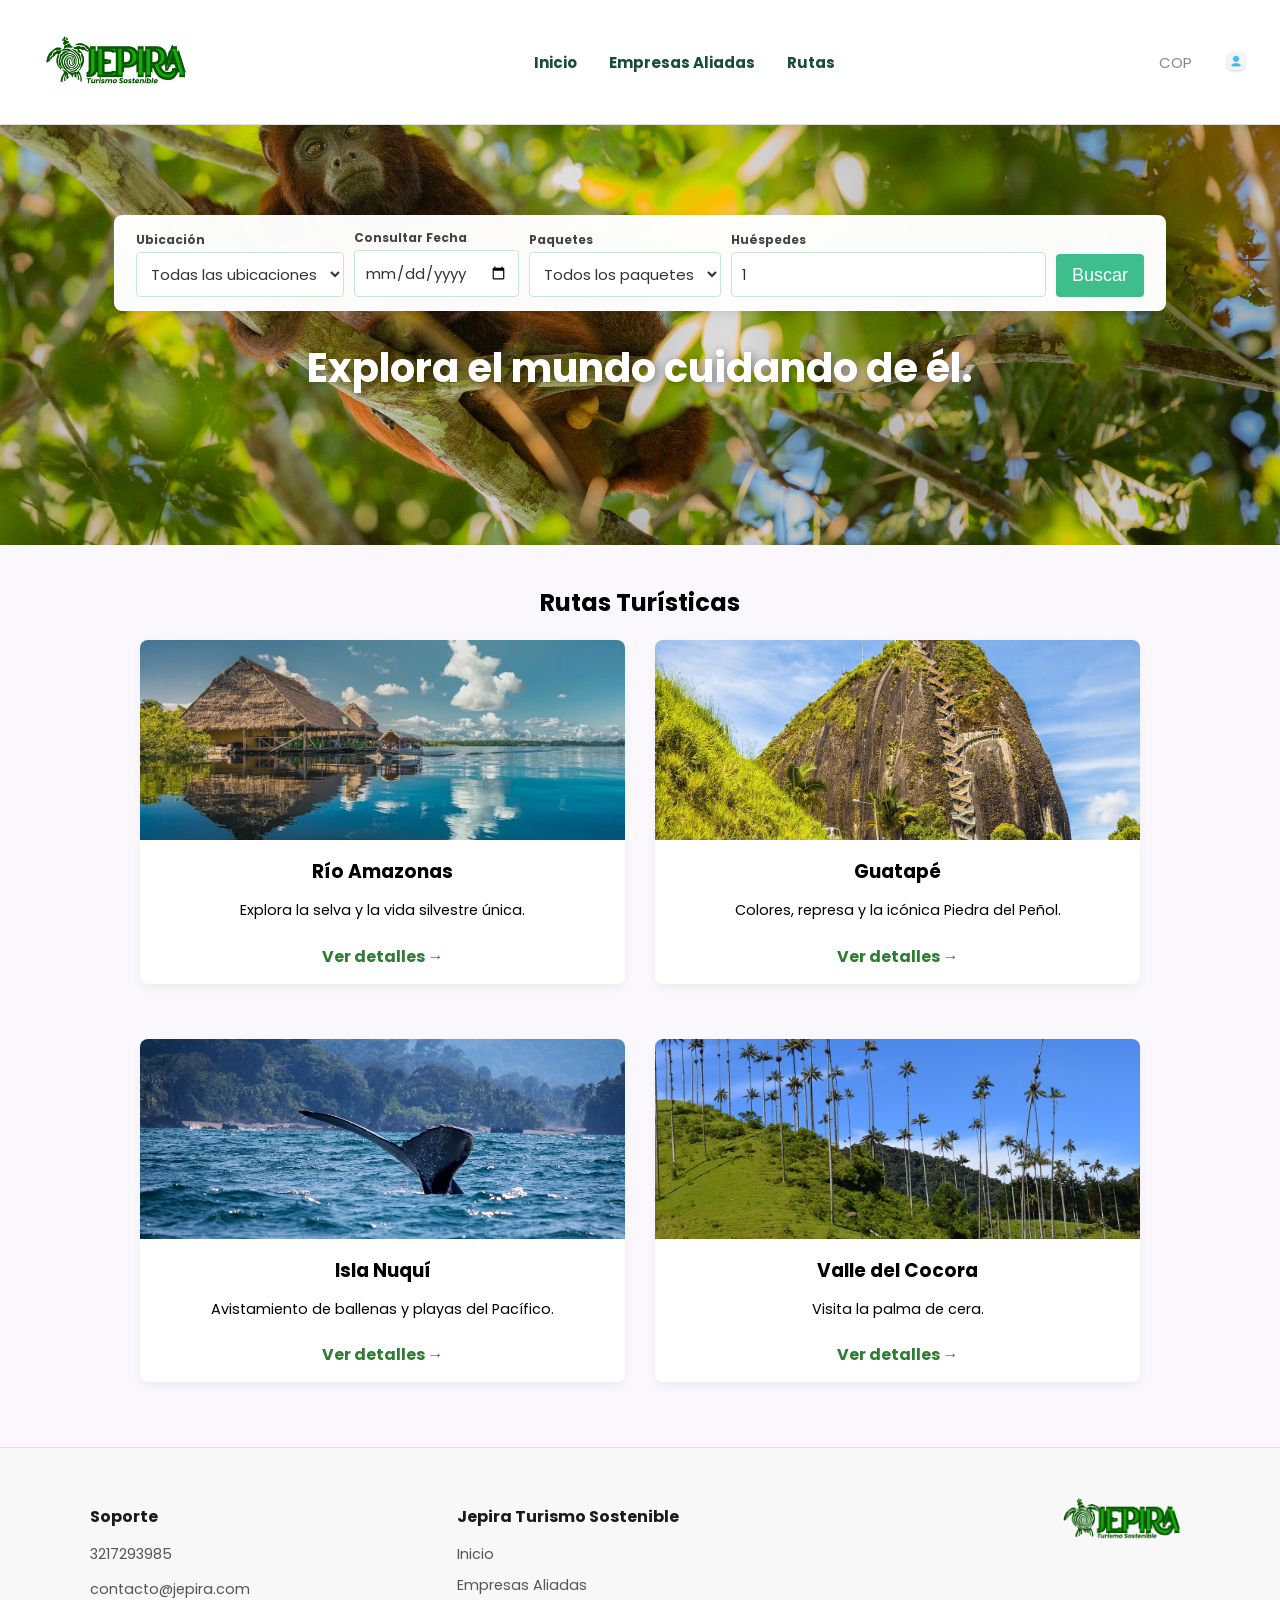
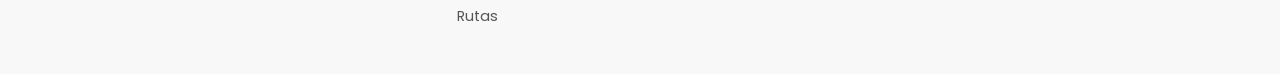
==== index.html @ c56eb799 "style: ajuste de estilos en footer y maquetacion de index" ====
<!DOCTYPE html>
<html lang="es">
<head>
    <meta charset="UTF-8">
    <meta name="viewport" content="width=device-width, initial-scale=1.0">
    <title>Jepira | Turismo Sostenible</title>
    <link href="https://fonts.googleapis.com/css2?family=Poppins:wght@400;700&display=swap" rel="stylesheet">
    <link rel="stylesheet" href="style.css"> 
    <link rel="icon" href="logo_jepira.png" type="image/png">
</head>
<body>

    <!-- Header / Navegación Superior -->
    <header class="header-top">
        <div class="logo-section">
            <a href="index.html">
                <img src="logo_jepira.png" alt="Logo Jepira" class="logo-img"> 
            </a>
        </div>

        <nav class="main-nav">
            <ul>
                <li><a href="index.html" class="active">Inicio</a></li>
                <li><a href="empresas.html">Empresas Aliadas</a></li>
                <!-- Cambio realizado: solo Rutas -->
                <li><a href="rutas.html">Rutas</a></li>
            </ul>
        </nav>

        <div class="header-icons">
            <span class="currency">COP</span>
            <!-- Enlace directo al módulo de autenticación / perfil -->
            <a href="login.html" class="icon user" title="Mi Cuenta / Iniciar Sesión"></a>
        </div>
    </header>

    <!-- Hero / Buscador Principal -->
    <section class="hero-section">
        <img src="mono aullador.jpg" alt="Mono en el árbol" class="hero-img">

        <form class="search-form" id="search-form" action="rutas.html">
            <div class="search-field">
                <label for="location">Ubicación</label>
                <select id="location" name="location">
                    <option value="">Todas las ubicaciones</option>
                    <option value="amazonas">Río Amazonas</option>
                    <option value="guatape">Guatapé</option>
                    <option value="nuqui">Isla Nuquí</option>
                    <option value="cocora">Valle del Cocora</option>
                </select>
            </div>

            <div class="search-field">
                <label for="date">Consultar Fecha</label>
                <input type="date" id="date" name="date">
            </div>
            
            <div class="search-field">
                <label for="packages">Paquetes</label>
                <select id="packages" name="packages">
                    <option value="">Todos los paquetes</option>
                    <option value="ecoturismo">Ecoturismo</option>
                    <option value="aventura">Aventura</option>
                    <option value="relax">Relax y Naturaleza</option>
                </select>
            </div>

            <div class="search-field">
                <label for="guests">Huéspedes</label>
                <input type="number" id="guests" name="guests" placeholder="Personas" min="1" value="1">
            </div>

            <button type="submit" class="search-btn">Buscar</button>
        </form>

        <h1 class="hero-text">Explora el mundo cuidando de él.</h1>
    </section>

    <!-- Catálogo Destacado de Rutas -->
    <section class="tour-routes">
        <h2>Rutas Turísticas</h2>
        
        <div class="route-cards">
            <!-- 1. Río Amazonas -->
            <div class="route-card" data-route-id="amazonas">
                <a href="detalle_ruta.html?id=amazonas">
                    <img src="Amazonas.png" alt="Río Amazonas"> 
                </a>
                <h3>Río Amazonas</h3>
                <p>Explora la selva y la vida silvestre única.</p>
                <a href="detalle_ruta.html?id=amazonas" class="btn-detalles" style="display:inline-block; margin-top:8px; color:#2e7d32; font-weight:bold; text-decoration:none;">Ver detalles →</a>
            </div>

            <!-- 2. Guatapé -->
            <div class="route-card" data-route-id="guatape">
                <a href="detalle_ruta.html?id=guatape">
                    <img src="Guatape.jpg" alt="Guatapé">
                </a>
                <h3>Guatapé</h3>
                <p>Colores, represa y la icónica Piedra del Peñol.</p>
                <a href="detalle_ruta.html?id=guatape" class="btn-detalles" style="display:inline-block; margin-top:8px; color:#2e7d32; font-weight:bold; text-decoration:none;">Ver detalles →</a>
            </div>
            
            <!-- 3. Isla Nuquí -->
            <div class="route-card" data-route-id="nuqui">
                <a href="detalle_ruta.html?id=nuqui">
                    <img src="Isla Nuqui.jpg" alt="Isla Nuquí">
                </a>
                <h3>Isla Nuquí</h3>
                <p>Avistamiento de ballenas y playas del Pacífico.</p>
                <a href="detalle_ruta.html?id=nuqui" class="btn-detalles" style="display:inline-block; margin-top:8px; color:#2e7d32; font-weight:bold; text-decoration:none;">Ver detalles →</a>
            </div>

            <!-- 4. Valle del Cocora -->
            <div class="route-card" data-route-id="cocora">
                <a href="detalle_ruta.html?id=cocora">
                    <img src="quindio-3977049_1280.jpg" alt="Valle del Cocora">
                </a>
                <h3>Valle del Cocora</h3>
                <p>Visita la palma de cera.</p>
                <a href="detalle_ruta.html?id=cocora" class="btn-detalles" style="display:inline-block; margin-top:8px; color:#2e7d32; font-weight:bold; text-decoration:none;">Ver detalles →</a>
            </div>
        </div>
    </section>

    <!-- Footer Institucional -->
    <footer class="main-footer">
    <div class="footer-content">
        <div class="footer-col support">
            <h3>Soporte</h3>
            <p>3217293985</p>
            <p>contacto@jepira.com</p>
        </div>

        <div class="footer-col navigation">
            <h3>Jepira Turismo Sostenible</h3>
            <ul>
                <li><a href="index.html">Inicio</a></li>
                <li><a href="aliados.html">Empresas Aliadas</a></li>
                <li><a href="rutas.html">Rutas</a></li>
            </ul>
        </div>

        <div class="footer-col logo-container">
            <img src="logo_jepira.png" alt="Logo Jepira" class="footer-logo">
        </div>
    </div>
</footer>

    <!-- Script de inicialización de módulos JS -->
    <script type="module" src="js/main.js"></script>
</body>
</html>
---- style.css ----
/* ==========================================
   1. ESTILOS GENERALES Y BASE
   ========================================== */
body {
    margin: 0;
    font-family: 'Poppins', sans-serif;
    background: #faf7fd;
}

/* ==========================================
   2. HEADER Y NAVEGACIÓN
   ========================================== */
.header-top {
    display: flex;
    justify-content: space-between;
    align-items: center;
    background: #fff;
    padding: 10px 30px;
    border-bottom: 1px solid #e0e0e0;
}

.logo-section {
    display: flex;
    align-items: center;
}

.logo-img {
    height: 70px;
    margin-right: 12px;
}

.brand-text {
    display: flex;
    flex-direction: column;
    margin: 0;
}

.main-title {
    font-weight: bold;
    color: #000000;
    font-size: 16px;
}

.subtitle {
    color: #3ebd8d;
    font-size: 13px;
    font-weight: bold;
    letter-spacing: 2px;
}

.header-icons {
    display: flex;
    align-items: center;
    gap: 16px;
}

.currency {
    color: #888;
    font-size: 15px;
    margin-right: 10px;
    line-height: 1;
}

.icon {
    width: 28px;
    height: 28px;
    display: inline-block;
    background-size: contain;
    background-repeat: no-repeat;
    background-position: center;
    vertical-align: middle;
    margin-left: 4px;
}

.icon.user {
    background-image: url(Icono\ cuenta.png);
}

.icon.bell {
    background-image: url(titi.jpg);
}

.header-top ul,
.main-nav ul { 
    display: flex;
    list-style: none;
    margin: 0;
    align-items: center; 
    padding: 0; 
}

.header-top li,
.main-nav li { 
    margin-right: 32px;
}

.header-top li:last-child,
.main-nav li:last-child {
    margin-right: 0;
}

.header-top a,
.main-nav a { 
    text-decoration: none;
    color: #1a4c3b;
    font-weight: bold;
    font-size: 15px;
    padding: 14px 0;
    display: inline-block;
}

/* ==========================================
   3. SECCIÓN HERO Y BUSCADOR
   ========================================== */
.hero-section {
    position: relative;
    width: 100%;
    height: 420px;
    overflow: hidden;
    background: #dcdcdc;
    display: flex;
    align-items: center;
    justify-content: center;
}

.hero-img {
    width: 100%;
    height: 100%;
    object-fit: cover;
    display: block;
    position: absolute;
    top: 0;
    left: 0;
    z-index: 1;
}

.hero-text {
    position: absolute;
    top: 50%;
    left: 50%;
    transform: translate(-50%, -50%);
    color: #fff;
    font-size: 2.5em;
    text-align: center;
    text-shadow: 2px 2px 10px rgba(0, 0, 0, 0.4);
    z-index: 2;
    width: 90%;
    max-width: 900px;
}

.search-form { 
    position: absolute;
    top: 90px;
    left: 50%;
    transform: translateX(-50%); 
    display: flex;
    gap: 10px;
    background: rgba(255, 255, 255, 0.98);
    padding: 14px 22px;
    border-radius: 8px;
    box-shadow: 0 2px 8px rgba(0,0,0,0.07);
    align-items: flex-end; 
    z-index: 10;
}

.search-field label {
    display: block;
    font-size: 12px;
    color: #444;
    margin-bottom: 3px;
    font-weight: bold;
}

.search-field input,
.search-field select {
    padding: 10px 10px;
    border: 1px solid #c8e6d4;
    border-radius: 4px;
    font-size: 15px;
    outline: none;
    background: #fff;
    color: #333;
    font-family: 'Poppins', sans-serif;
    box-sizing: border-box;
}

.search-btn {
    background: #3ebd8d;
    color: #fff;
    border: none;
    padding: 11px 16px; 
    margin-left: 0; 
    border-radius: 4px;
    font-size: 18px; 
    cursor: pointer;
    transition: background .2s;
}

.search-btn:hover {
    background: #299e6b;
}

/* ==========================================
   4. PÁGINA DE RUTAS (LAYOUT, FILTROS Y TARJETAS HORIZONTALES)
   ========================================== */
.tour-routes {
    text-align: center;
    margin: 40px 0;
}

.route-cards {
    display: grid;
    grid-template-columns: 1fr 1fr;
    gap: 30px;
    justify-content: center;
    margin: 0 auto;
    max-width: 1000px;
}

.route-card {
    text-align: center;
    background: #fff; 
    border-radius: 8px; 
    box-shadow: 0 4px 10px rgba(0,0,0,0.05); 
    padding-bottom: 15px;
    overflow: hidden; 
    margin-bottom: 25px;
}

.route-card img {
    width: 100%;
    height: 200px;
    object-fit: cover;
}

.route-card h3 {
    margin: 10px 0;
}

.route-card p {
    font-size: 0.9em;
}

.routes-layout {
    display: flex;
    gap: 30px;
    max-width: 1250px;
    margin: 30px auto;
    padding: 0 20px;
}

/* Sidebar de Filtros */
.filters-sidebar {
    width: 260px;
    flex-shrink: 0;
}

.filter-group {
    background: #f8f9fa;
    border-radius: 8px;
    padding: 15px 18px;
    margin-bottom: 15px;
}

.filter-group h3 {
    font-size: 0.95rem;
    font-weight: 600;
    margin-bottom: 12px;
    display: flex;
    justify-content: space-between;
    color: #333;
}

.filter-group label {
    display: flex;
    align-items: center;
    gap: 10px;
    font-size: 0.85rem;
    color: #555;
    margin-bottom: 8px;
    cursor: pointer;
}

.filter-group label input[type="checkbox"] {
    accent-color: #3ebd8d;
    width: 15px;
    height: 15px;
}

/* Sección derecha de contenido */
.routes-content {
    flex-grow: 1;
}

.search-bar-container {
    margin-bottom: 20px;
}

.routes-search-input {
    width: 100%;
    padding: 10px 15px;
    border: 1px solid #ccc;
    border-radius: 6px;
    font-size: 0.9rem;
    outline: none;
}

.results-title {
    font-size: 1.1rem;
    color: #444;
    margin-bottom: 20px;
}

.route-cards-list {
    display: flex;
    flex-direction: column;
    gap: 20px;
}

/* Tarjeta Horizontal */
.route-horizontal-card {
    display: flex;
    background: #fff;
    border: 1px solid #e2e8f0;
    border-radius: 12px;
    overflow: hidden;
    box-shadow: 0 4px 12px rgba(0, 0, 0, 0.03);
    transition: transform 0.2s ease, box-shadow 0.2s ease;
}

.route-horizontal-card:hover {
    transform: translateY(-2px);
    box-shadow: 0 6px 16px rgba(0, 0, 0, 0.06);
}

.card-image-container {
    width: 320px;
    height: 220px;
    flex-shrink: 0;
}

.card-image-container img {
    width: 100%;
    height: 100%;
    object-fit: cover;
}

.card-info-container {
    padding: 18px 22px;
    flex-grow: 1;
    display: flex;
    flex-direction: column;
    justify-content: space-between;
}

.card-header-info {
    display: flex;
    justify-content: space-between;
    align-items: center;
}

.route-category {
    font-size: 0.8rem;
    color: #777;
}

.fav-btn {
    background: none;
    border: none;
    font-size: 1.2rem;
    cursor: pointer;
    color: #666;
}

.route-title {
    font-size: 1.15rem;
    font-weight: 700;
    color: #1a1a1a;
    margin: 4px 0 8px 0;
}

.route-desc {
    font-size: 0.82rem;
    color: #555;
    line-height: 1.45;
    margin-bottom: 10px;
}

.route-features {
    font-size: 0.78rem;
    color: #777;
    margin-bottom: 12px;
}

.card-footer-info {
    display: flex;
    justify-content: space-between;
    align-items: flex-end;
    border-top: 1px solid #f0f0f0;
    padding-top: 10px;
}

.route-rating {
    font-size: 0.85rem;
    font-weight: 600;
    color: #333;
}

.route-rating small {
    color: #777;
    font-weight: 400;
}

.price-container {
    text-align: right;
}

.total-price {
    display: block;
    font-size: 0.75rem;
    color: #888;
}

.day-price {
    font-size: 0.95rem;
    color: #222;
}

.day-price strong {
    font-size: 1.1rem;
    color: #111;
}

/* ==========================================
   5. DETALLE DE RUTA Y RESERVA
   ========================================== */
.detail-container {
    max-width: 1140px;
    margin: 20px auto;
    padding: 0 20px;
}

.detail-header h1 {
    font-size: 26px;
    font-weight: 700;
}

/* Grid Galería estilo Airbnb */
.gallery-grid {
    display: grid;
    grid-template-columns: 2fr 1fr;
    gap: 12px;
    margin: 20px 0 30px 0;
    border-radius: 16px;
    overflow: hidden;
}

.gallery-main img {
    width: 100%;
    height: 400px;
    object-fit: cover;
}

.gallery-side {
    display: grid;
    grid-template-rows: repeat(3, 1fr);
    gap: 8px;
}

.gallery-side img {
    width: 100%;
    height: 128px;
    object-fit: cover;
}

.detail-body-layout {
    display: grid;
    grid-template-columns: 1.8fr 1.2fr;
    gap: 40px;
}

.offers-grid {
    display: grid;
    grid-template-columns: 1fr 1fr;
    gap: 16px;
    margin-top: 15px;
}

.offer-item {
    display: flex;
    align-items: center;
    gap: 10px;
    font-size: 15px;
}

/* Tarjeta Reserva Flotante */
.booking-card {
    border: 1px solid #e0e0e0;
    border-radius: 16px;
    padding: 24px;
    box-shadow: 0 6px 16px rgba(0,0,0,0.08);
    position: sticky;
    top: 20px;
    background: #fff;
}

.booking-header {
    display: flex;
    justify-content: space-between;
    align-items: center;
    margin-bottom: 20px;
}

.price-big {
    font-size: 22px;
    font-weight: 700;
}

.dates-selector, .guests-selector {
    border: 1px solid #ccc;
    border-radius: 8px;
    margin-bottom: 15px;
    overflow: hidden;
}

.dates-selector {
    display: flex;
}

.date-box {
    flex: 1;
    padding: 8px;
}

.date-box input, .guests-selector select {
    width: 100%;
    border: none;
    outline: none;
    background: transparent;
}

.btn-reserve {
    width: 100%;
    padding: 14px;
    background-color: #2b533f;
    color: white;
    border: none;
    border-radius: 8px;
    font-size: 16px;
    font-weight: 600;
    cursor: pointer;
    margin-top: 15px;
    transition: background-color 0.2s ease;
}

.btn-reserve:hover {
    background-color: #1e3c2d;
}

.no-charge-note {
    display: block;
    text-align: center;
    margin-top: 10px;
    color: #717171;
}

/* ==========================================
   6. SECCIÓN OTROS DESTINOS (TARJETAS VERTICALES CORREGIDAS)
   ========================================== */
.other-destinations-grid {
    display: grid;
    grid-template-columns: repeat(3, 1fr);
    gap: 25px;
    margin-top: 25px;
}

.other-card-vertical {
    background: #ffffff;
    border: 1px solid #e5e7eb;
    border-radius: 16px;
    overflow: hidden;
    display: flex;
    flex-direction: column;
    box-shadow: 0 4px 12px rgba(0, 0, 0, 0.05);
    transition: transform 0.2s ease, box-shadow 0.2s ease;
}

.other-card-vertical:hover {
    transform: translateY(-5px);
    box-shadow: 0 8px 20px rgba(0, 0, 0, 0.1);
}

.other-card-img {
    width: 100%;
    height: 200px;
    overflow: hidden;
}

.other-card-img img {
    width: 100%;
    height: 100%;
    object-fit: cover;
}

.other-card-body {
    padding: 20px;
    display: flex;
    flex-direction: column;
    flex-grow: 1;
}

.other-card-body h3 {
    font-size: 1.15rem;
    font-weight: 700;
    color: #1f2937;
    margin: 0 0 8px 0;
}

.other-desc {
    font-size: 0.88rem;
    color: #6b7280;
    line-height: 1.5;
    margin-bottom: 16px;
    flex-grow: 1;
}

.other-card-footer {
    display: flex;
    justify-content: space-between;
    align-items: center;
    margin-bottom: 16px;
    font-size: 0.95rem;
}

.other-rating {
    font-weight: 600;
    color: #111827;
}

.other-price {
    color: #374151;
}

.btn-details-other {
    display: block;
    text-align: center;
    background-color: #2b533f;
    color: #ffffff;
    padding: 10px 16px;
    border-radius: 8px;
    font-weight: 600;
    font-size: 0.9rem;
    text-decoration: none;
    transition: background-color 0.2s ease;
}

.btn-details-other:hover {
    background-color: #1e3c2d;
}

/* ==========================================
   7. FOOTER
   ========================================== */
.main-footer {
    background: #f8f8f8;
    padding: 40px 0;
    border-top: 1px solid #e0e0e0;
    width: 100%;
}

.footer-content {
    display: flex;
    justify-content: space-between; 
    align-items: flex-start;
    max-width: 1100px; /* Centra el contenido en pantallas anchas */
    margin: 0 auto; 
    padding: 0 30px;
}

.footer-col {
    flex: 1;
}

.footer-col h3 {
    font-size: 1rem;
    font-weight: 700;
    color: #1a1a1a;
    margin-bottom: 12px;
}

.footer-col.support p {
    color: #555;
    margin-bottom: 6px;
    font-size: 0.9rem;
}

.footer-col.navigation ul {
    list-style: none; 
    padding: 0;
    margin: 0;
}

.footer-col.navigation li {
    margin-bottom: 6px;
}

.footer-col.navigation a {
    text-decoration: none; 
    color: #555; 
    font-size: 0.9rem;
    transition: color 0.2s ease;
}

.footer-col.navigation a:hover {
    color: #3ebd8d;
}

/* Control de tamaño y posición del logo */
.footer-col.logo-container {
    display: flex;
    justify-content: flex-end;
}

.footer-logo {
    width: 140px; /* Tamaño controlado del logo */
    height: auto;
    object-fit: contain;
}

/* Adaptación para pantallas pequeñas */
@media (max-width: 768px) {
    .footer-content {
        flex-direction: column;
        gap: 25px;
        text-align: center;
    }

    .footer-col.logo-container {
        justify-content: center;
    }
}

/* ==========================================
   8. MEDIA QUERIES (ADAPTABILIDAD RESPONSIVA)
   ========================================== */
@media (max-width: 900px) {
    .hero-section {
        height: 300px;
    }
    .hero-text {
        font-size: 1.5em;
    }
    .search-form {
        flex-direction: column;
        align-items: stretch;
        gap: 8px;
        top: 18px;
        padding: 10px 10px;
    }
    .search-field {
        margin-right: 0;
    }
    .other-destinations-grid {
        grid-template-columns: repeat(auto-fit, minmax(250px, 1fr));
    }
}

@media (max-width: 768px) {
    .footer-content {
        flex-direction: column;
        align-items: center; 
        text-align: center;
        gap: 30px;
    }
    .footer-col.logo-container {
        width: 100%; 
    }
    .footer-col.logo-container img {
        margin: 0 auto;
    }
    .detail-body-layout {
        grid-template-columns: 1fr;
    }
}
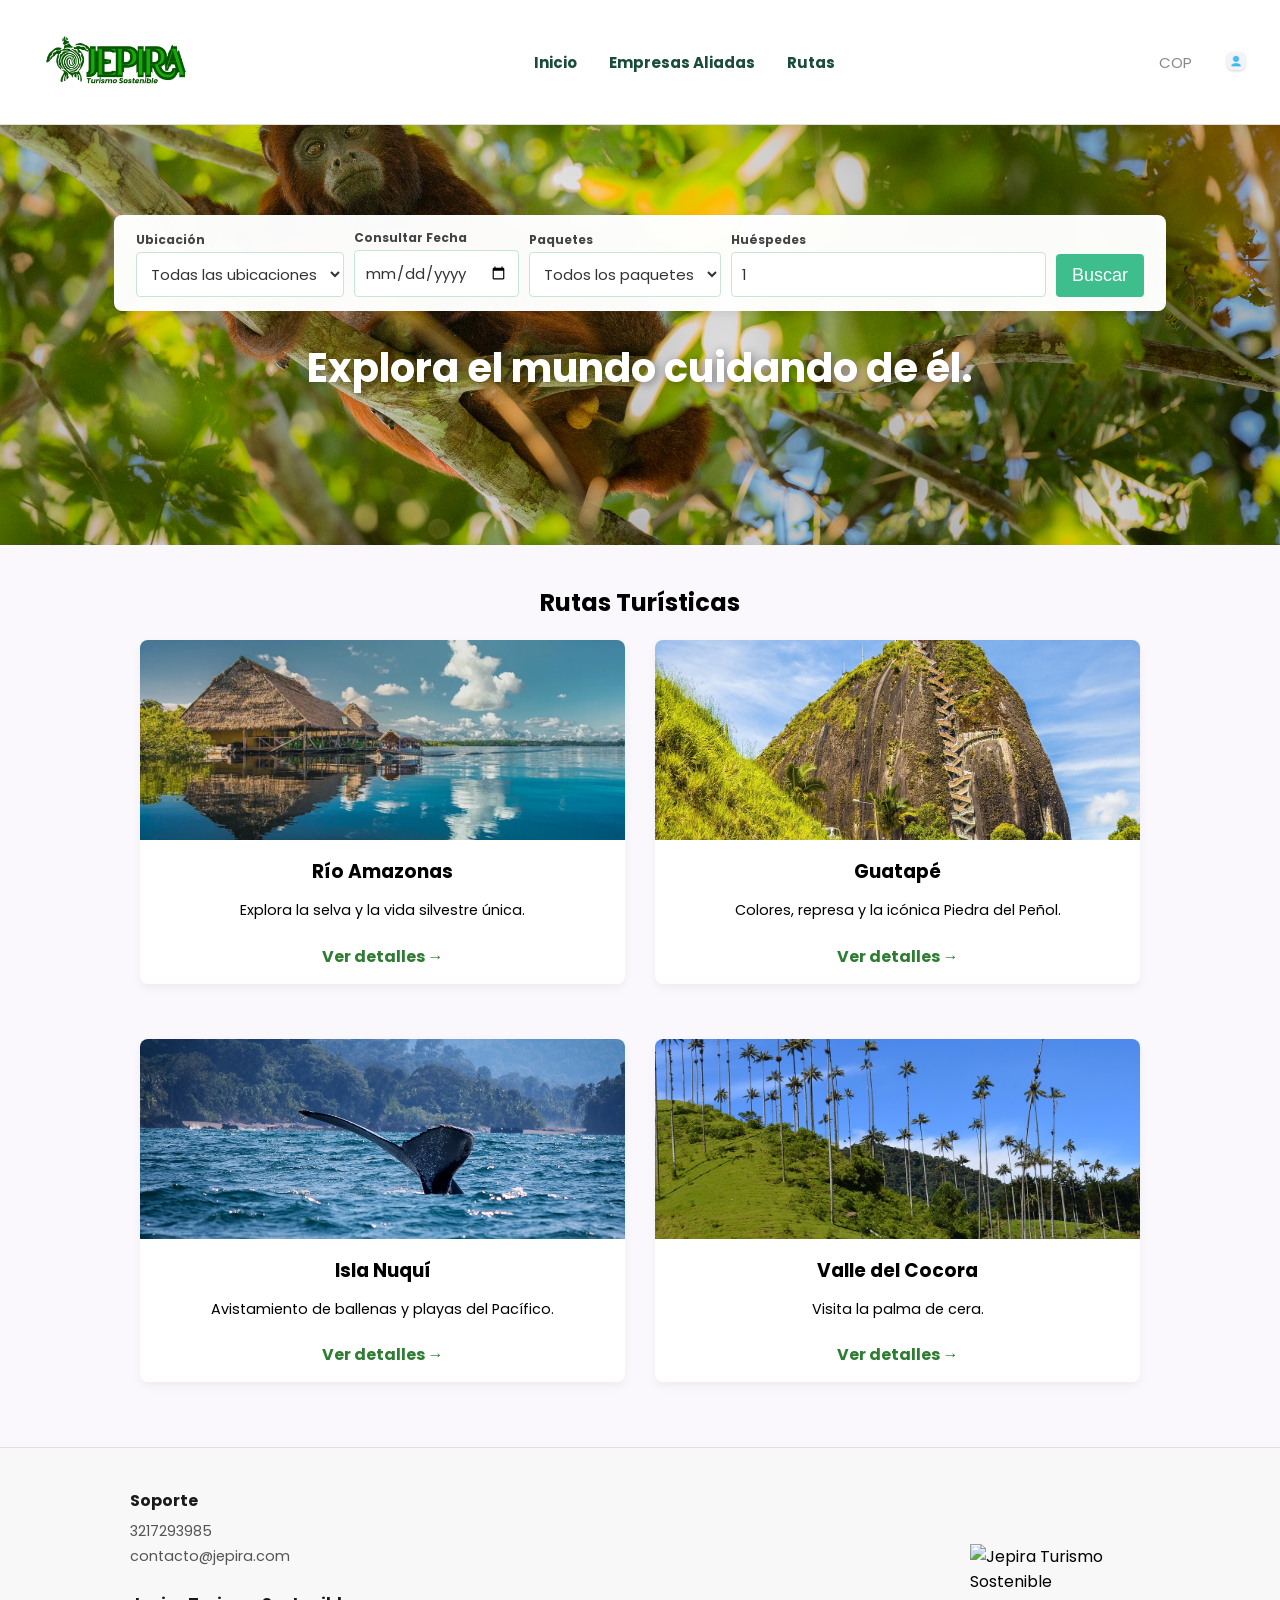
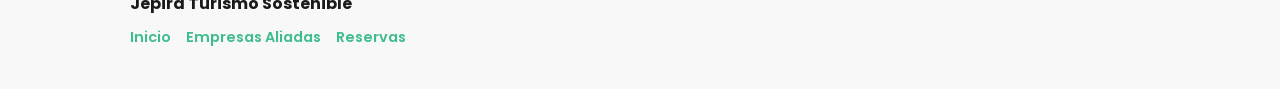
==== commit 38ba25b9: "Fix: corregida estructura y estilos del footer a dos columnas" ====
--- a/index.html
+++ b/index.html
@@ -124,28 +124,32 @@
     </section>
 
     <!-- Footer Institucional -->
-    <footer class="main-footer">
-    <div class="footer-content">
-        <div class="footer-col support">
-            <h3>Soporte</h3>
-            <p>3217293985</p>
-            <p>contacto@jepira.com</p>
+     <footer class="main-footer">
+    <div class="footer-container">
+        <!-- Columna Izquierda: Información de Soporte y Navegación -->
+        <div class="footer-left">
+            <div class="footer-block">
+                <h3>Soporte</h3>
+                <p>3217293985</p>
+                <p>contacto@jepira.com</p>
+            </div>
+            
+            <div class="footer-block">
+                <h3>Jepira Turismo Sostenible</h3>
+                <ul class="footer-links">
+                    <li><a href="#">Inicio</a></li>
+                    <li><a href="#">Empresas Aliadas</a></li>
+                    <li><a href="#">Reservas</a></li>
+                </ul>
+            </div>
         </div>
 
-        <div class="footer-col navigation">
-            <h3>Jepira Turismo Sostenible</h3>
-            <ul>
-                <li><a href="index.html">Inicio</a></li>
-                <li><a href="aliados.html">Empresas Aliadas</a></li>
-                <li><a href="rutas.html">Rutas</a></li>
-            </ul>
-        </div>
-
-        <div class="footer-col logo-container">
-            <img src="logo_jepira.png" alt="Logo Jepira" class="footer-logo">
+        <!-- Columna Derecha: Logo alineado a la derecha -->
+        <div class="footer-right">
+            <img src="logo.png" alt="Jepira Turismo Sostenible" class="footer-logo">
         </div>
     </div>
-</footer>
+</footer> 
 
     <!-- Script de inicialización de módulos JS -->
     <script type="module" src="js/main.js"></script>
--- a/style.css
+++ b/style.css
@@ -659,7 +659,7 @@
 }
 
 /* ==========================================
-   7. FOOTER
+   7. FOOTER (2 COLUMNAS: TEXTO IZQ / LOGO DER)
    ========================================== */
 .main-footer {
     background: #f8f8f8;
@@ -668,75 +668,82 @@
     width: 100%;
 }
 
-.footer-content {
-    display: flex;
-    justify-content: space-between; 
-    align-items: flex-start;
-    max-width: 1100px; /* Centra el contenido en pantallas anchas */
-    margin: 0 auto; 
-    padding: 0 30px;
-}
-
-.footer-col {
-    flex: 1;
-}
-
-.footer-col h3 {
+.footer-container {
+    max-width: 1100px;
+    margin: 0 auto;
+    padding: 0 40px;
+    display: flex;
+    justify-content: space-between;
+    align-items: center;
+    box-sizing: border-box;
+}
+
+/* Columna Izquierda */
+.footer-left {
+    display: flex;
+    flex-direction: column;
+    gap: 20px;
+}
+
+.footer-block h3 {
     font-size: 1rem;
     font-weight: 700;
     color: #1a1a1a;
-    margin-bottom: 12px;
-}
-
-.footer-col.support p {
+    margin: 0 0 8px 0;
+}
+
+.footer-block p {
     color: #555;
-    margin-bottom: 6px;
+    margin: 0 0 4px 0;
     font-size: 0.9rem;
 }
 
-.footer-col.navigation ul {
-    list-style: none; 
+.footer-links {
+    list-style: none;
     padding: 0;
     margin: 0;
-}
-
-.footer-col.navigation li {
-    margin-bottom: 6px;
-}
-
-.footer-col.navigation a {
-    text-decoration: none; 
-    color: #555; 
+    display: flex;
+    gap: 15px;
+}
+
+.footer-links a {
+    text-decoration: none;
+    color: #3ebd8d;
+    font-weight: 600;
     font-size: 0.9rem;
     transition: color 0.2s ease;
 }
 
-.footer-col.navigation a:hover {
-    color: #3ebd8d;
-}
-
-/* Control de tamaño y posición del logo */
-.footer-col.logo-container {
+.footer-links a:hover {
+    color: #1a4c3b;
+}
+
+/* Columna Derecha */
+.footer-right {
     display: flex;
     justify-content: flex-end;
+    align-items: center;
 }
 
 .footer-logo {
-    width: 140px; /* Tamaño controlado del logo */
+    max-width: 180px;
     height: auto;
+    display: block;
     object-fit: contain;
 }
 
-/* Adaptación para pantallas pequeñas */
+/* Adaptabilidad a Celulares */
 @media (max-width: 768px) {
-    .footer-content {
+    .footer-container {
         flex-direction: column;
-        gap: 25px;
-        text-align: center;
-    }
-
-    .footer-col.logo-container {
-        justify-content: center;
+        align-items: flex-start;
+        gap: 30px;
+        padding: 0 20px;
+    }
+
+    .footer-right {
+        justify-content: flex-start;
+        width: 100%;
     }
 }
 
@@ -774,8 +781,10 @@
     }
     .footer-col.logo-container {
         width: 100%; 
-    }
-    .footer-col.logo-container img {
+        justify-content: center;
+    }
+    .footer-col.logo-container img,
+    .footer-logo {
         margin: 0 auto;
     }
     .detail-body-layout {
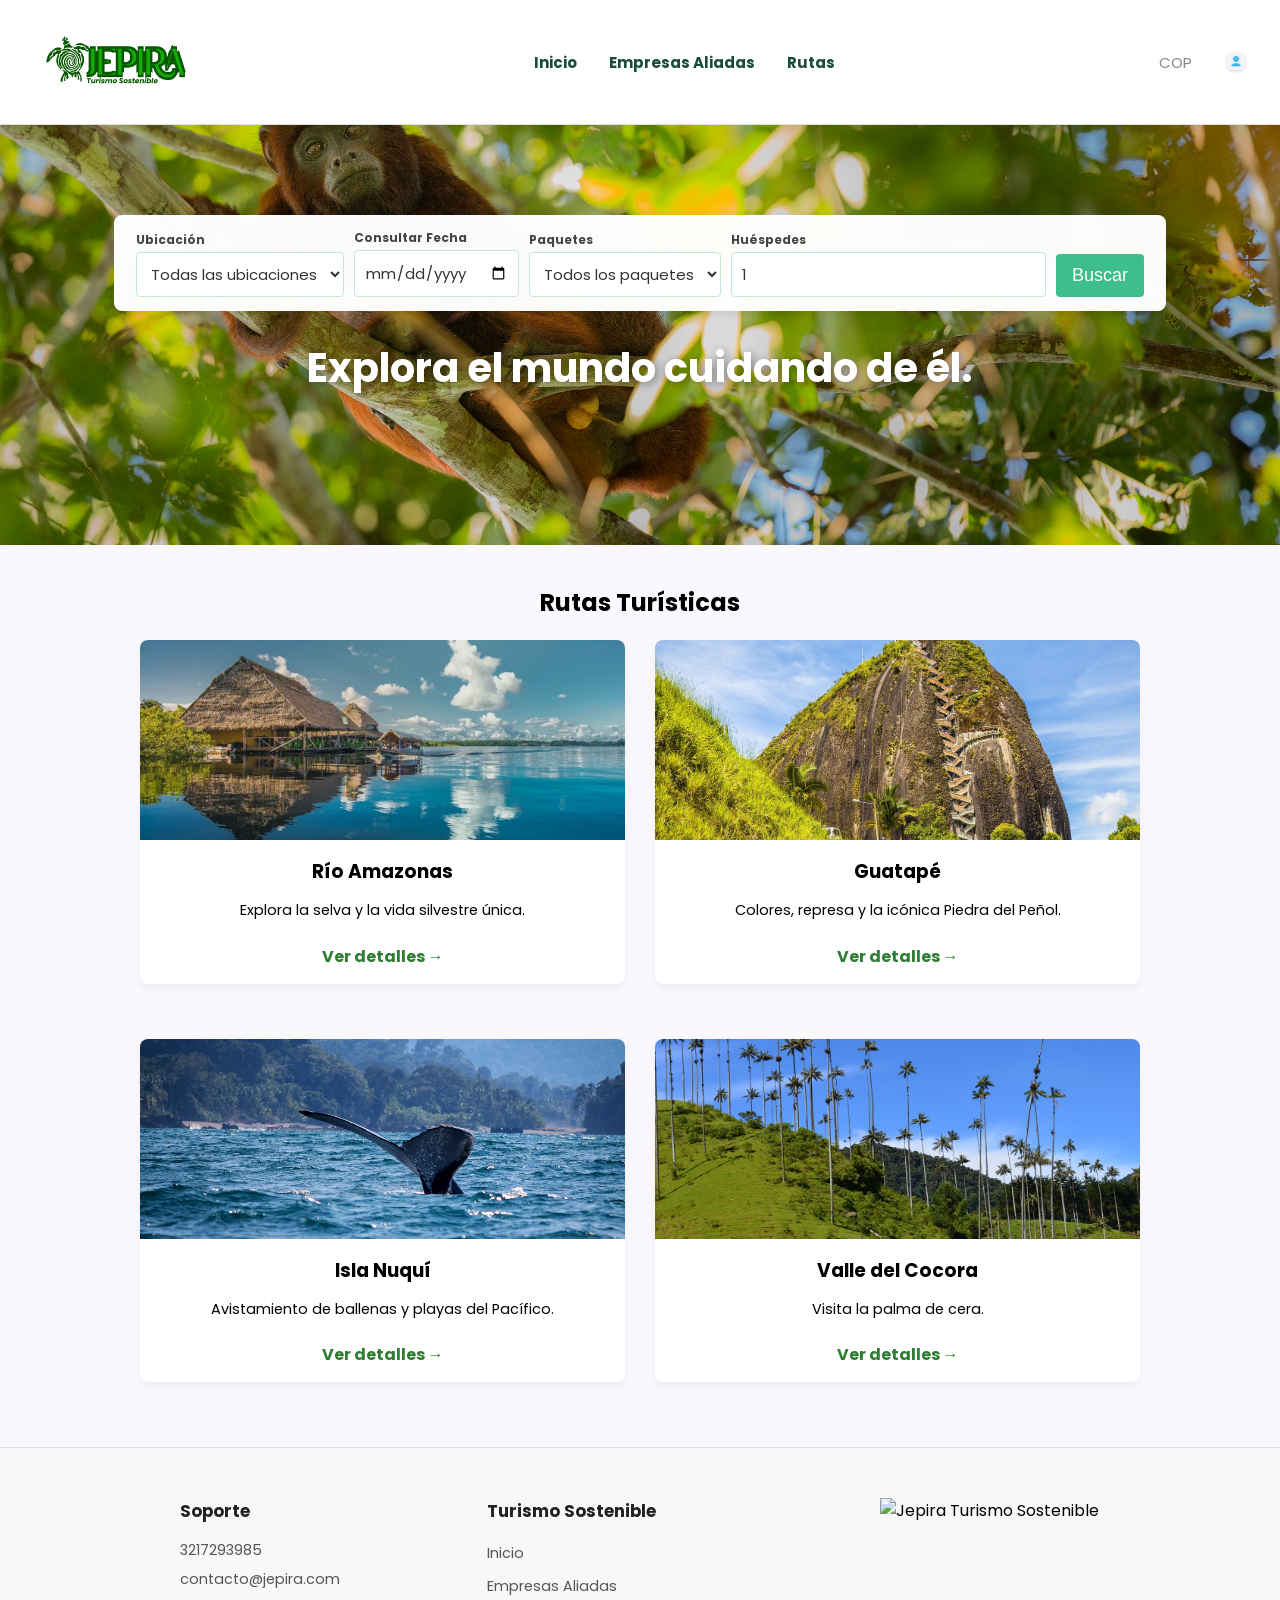
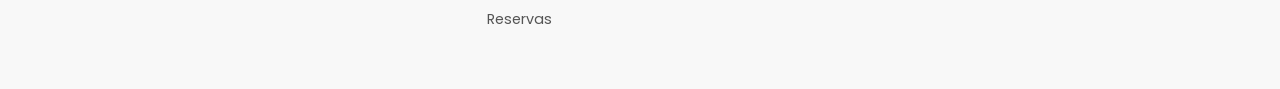
==== commit fb014aed: "Fix: estandarizar pie de pagina en 3 columnas con logo de Jepira" ====
--- a/index.html
+++ b/index.html
@@ -124,32 +124,31 @@
     </section>
 
     <!-- Footer Institucional -->
-     <footer class="main-footer">
-    <div class="footer-container">
-        <!-- Columna Izquierda: Información de Soporte y Navegación -->
-        <div class="footer-left">
-            <div class="footer-block">
-                <h3>Soporte</h3>
-                <p>3217293985</p>
-                <p>contacto@jepira.com</p>
-            </div>
-            
-            <div class="footer-block">
-                <h3>Jepira Turismo Sostenible</h3>
-                <ul class="footer-links">
-                    <li><a href="#">Inicio</a></li>
-                    <li><a href="#">Empresas Aliadas</a></li>
-                    <li><a href="#">Reservas</a></li>
-                </ul>
-            </div>
+  <footer class="main-footer">
+    <div class="footer-content">
+        <!-- Columna 1: Soporte -->
+        <div class="footer-col support">
+            <h3>Soporte</h3>
+            <p>3217293985</p>
+            <p>contacto@jepira.com</p>
         </div>
 
-        <!-- Columna Derecha: Logo alineado a la derecha -->
-        <div class="footer-right">
+        <!-- Columna 2: Navegación -->
+        <div class="footer-col navigation">
+            <h3>Turismo Sostenible</h3>
+            <ul>
+                <li><a href="#">Inicio</a></li>
+                <li><a href="#">Empresas Aliadas</a></li>
+                <li><a href="#">Reservas</a></li>
+            </ul>
+        </div>
+
+        <!-- Columna 3: Logo -->
+        <div class="footer-col logo-container">
             <img src="logo.png" alt="Jepira Turismo Sostenible" class="footer-logo">
         </div>
     </div>
-</footer> 
+</footer>
 
     <!-- Script de inicialización de módulos JS -->
     <script type="module" src="js/main.js"></script>
--- a/style.css
+++ b/style.css
@@ -659,91 +659,88 @@
 }
 
 /* ==========================================
-   7. FOOTER (2 COLUMNAS: TEXTO IZQ / LOGO DER)
+   7. FOOTER EXACTO (3 COLUMNAS HORIZONTALES)
    ========================================== */
 .main-footer {
     background: #f8f8f8;
-    padding: 40px 0;
+    padding: 50px 0;
     border-top: 1px solid #e0e0e0;
     width: 100%;
 }
 
-.footer-container {
-    max-width: 1100px;
+.footer-content {
+    display: flex;
+    justify-content: space-between;
+    align-items: flex-start;
+    max-width: 1000px;
     margin: 0 auto;
     padding: 0 40px;
-    display: flex;
-    justify-content: space-between;
-    align-items: center;
     box-sizing: border-box;
 }
 
-/* Columna Izquierda */
-.footer-left {
-    display: flex;
-    flex-direction: column;
-    gap: 20px;
-}
-
-.footer-block h3 {
-    font-size: 1rem;
+.footer-col {
+    flex: 1;
+}
+
+.footer-col h3 {
+    font-size: 1.05rem;
     font-weight: 700;
-    color: #1a1a1a;
+    color: #222222;
+    margin-top: 0;
+    margin-bottom: 16px;
+}
+
+.footer-col.support p {
+    color: #555555;
     margin: 0 0 8px 0;
-}
-
-.footer-block p {
-    color: #555;
-    margin: 0 0 4px 0;
     font-size: 0.9rem;
 }
 
-.footer-links {
+.footer-col.navigation ul {
     list-style: none;
     padding: 0;
     margin: 0;
-    display: flex;
-    gap: 15px;
-}
-
-.footer-links a {
+}
+
+.footer-col.navigation li {
+    margin-bottom: 8px;
+}
+
+.footer-col.navigation a {
     text-decoration: none;
-    color: #3ebd8d;
-    font-weight: 600;
+    color: #555555;
     font-size: 0.9rem;
     transition: color 0.2s ease;
 }
 
-.footer-links a:hover {
-    color: #1a4c3b;
-}
-
-/* Columna Derecha */
-.footer-right {
+.footer-col.navigation a:hover {
+    color: #3ebd8d;
+}
+
+/* Alineación y control de tamaño estricto del logo */
+.footer-col.logo-container {
     display: flex;
     justify-content: flex-end;
-    align-items: center;
 }
 
 .footer-logo {
-    max-width: 180px;
-    height: auto;
+    width: 220px !important;
+    max-width: 100% !important;
+    height: auto !important;
+    object-fit: contain;
     display: block;
-    object-fit: contain;
-}
-
-/* Adaptabilidad a Celulares */
+}
+
+/* Responsivo para pantallas pequeñas */
 @media (max-width: 768px) {
-    .footer-container {
+    .footer-content {
         flex-direction: column;
-        align-items: flex-start;
         gap: 30px;
         padding: 0 20px;
     }
 
-    .footer-right {
+    .footer-col.logo-container {
         justify-content: flex-start;
-        width: 100%;
     }
 }
 
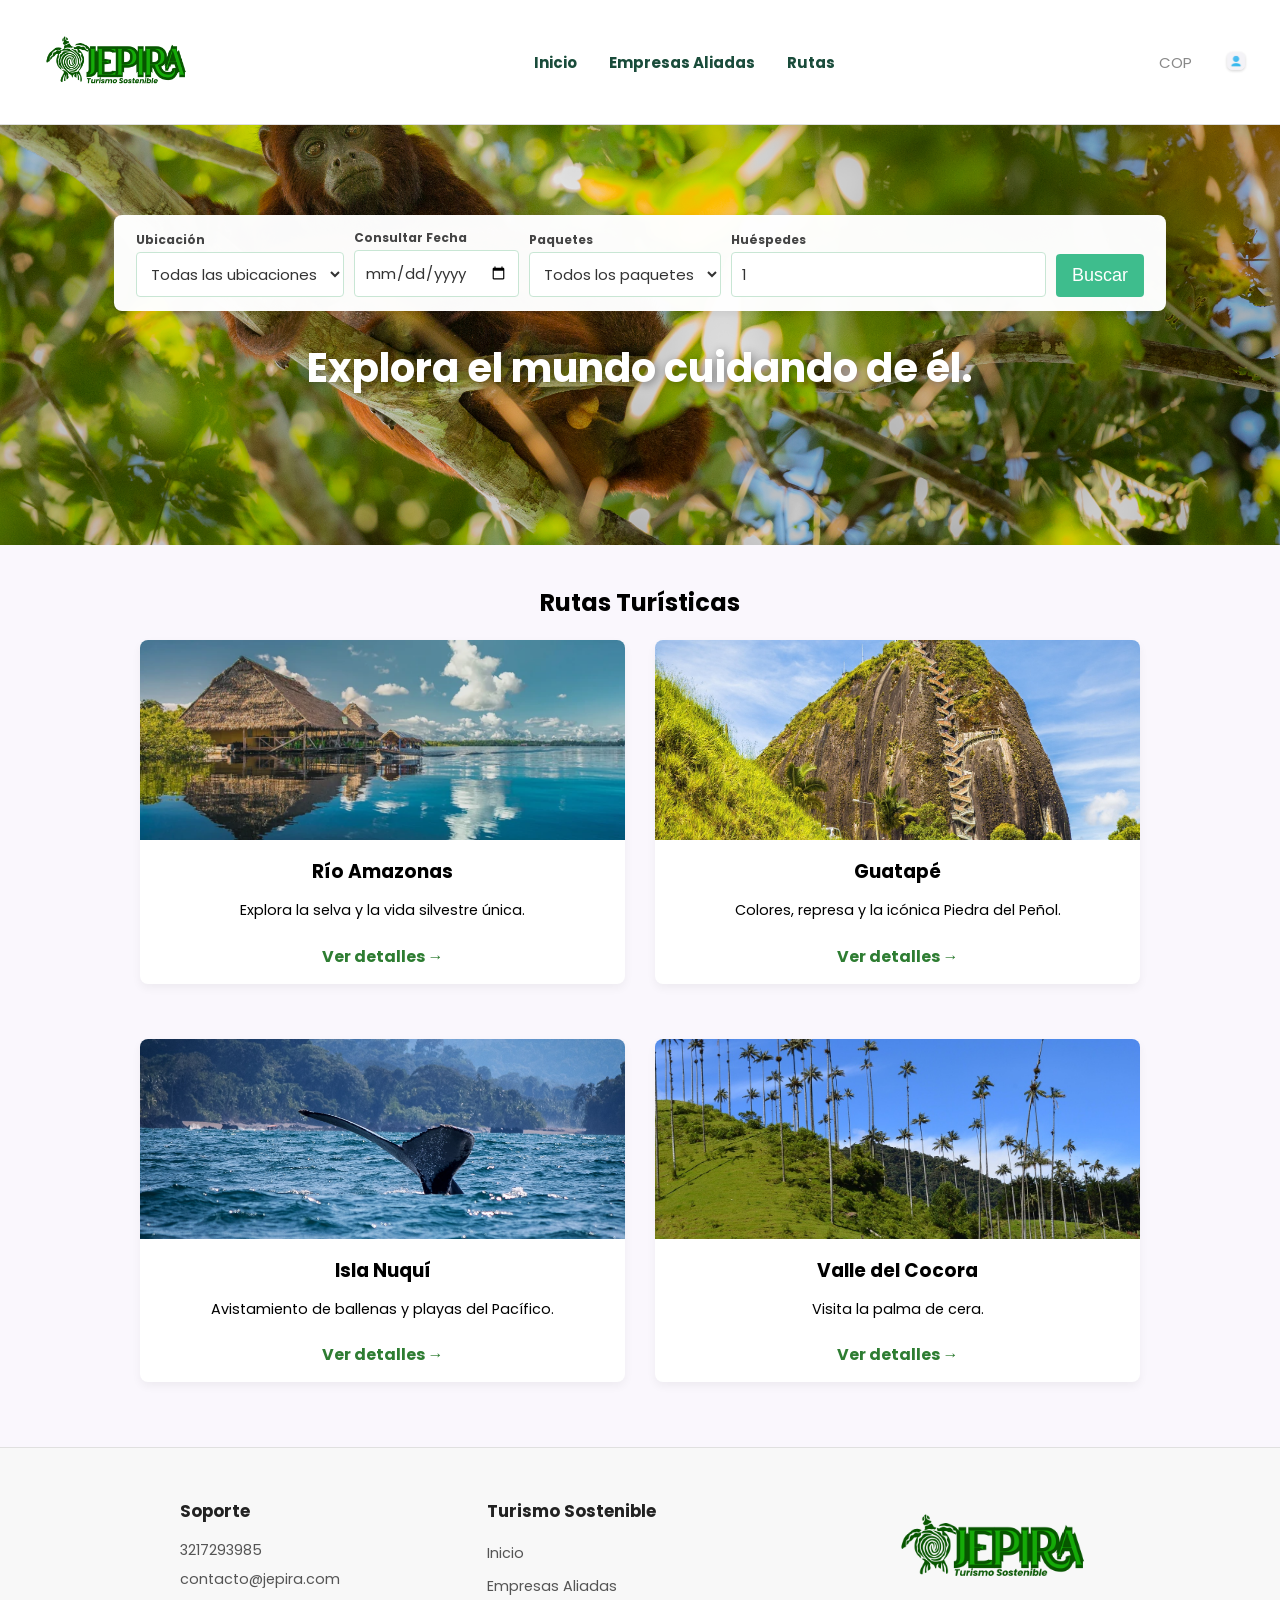
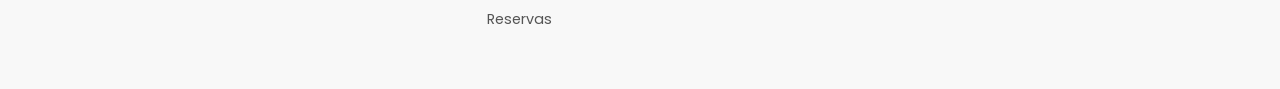
==== commit 06ae153a: "Fix: actualizar ruta exacta de imagen logo_jepira.png" ====
--- a/index.html
+++ b/index.html
@@ -145,7 +145,7 @@
 
         <!-- Columna 3: Logo -->
         <div class="footer-col logo-container">
-            <img src="logo.png" alt="Jepira Turismo Sostenible" class="footer-logo">
+            <img src="logo_jepira.png" alt="Jepira Turismo Sostenible" class="footer-logo">
         </div>
     </div>
 </footer>
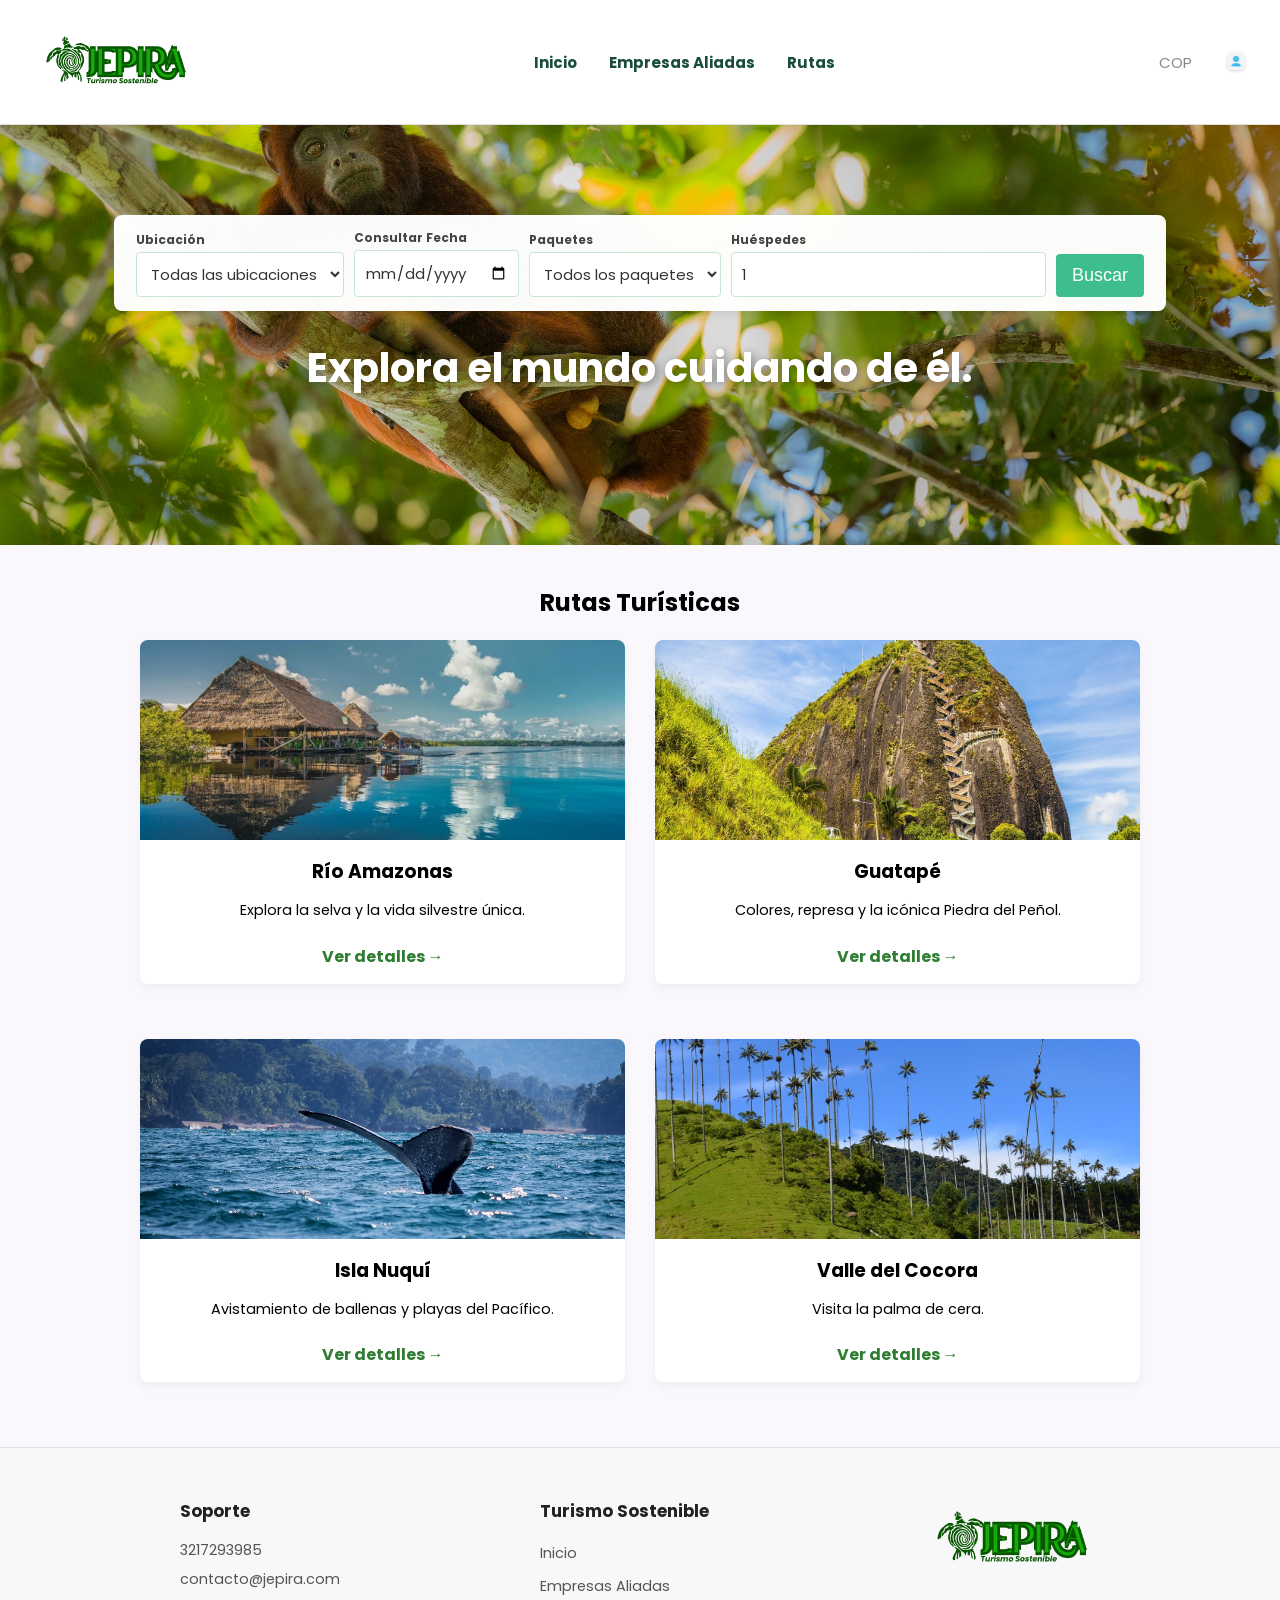
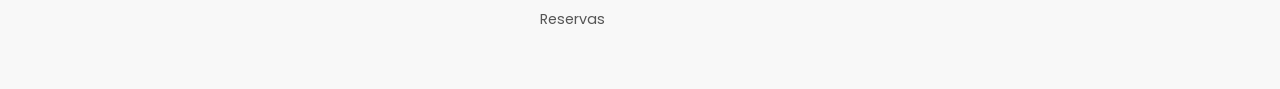
==== commit 48234111: "Fix: estructura y estilos del footer completados con logo corregido" ====
--- a/index.html
+++ b/index.html
@@ -145,8 +145,8 @@
 
         <!-- Columna 3: Logo -->
         <div class="footer-col logo-container">
-            <img src="logo_jepira.png" alt="Jepira Turismo Sostenible" class="footer-logo">
-        </div>
+    <img src="logo_jepira.png" alt="Jepira Turismo Sostenible" class="footer-logo">
+</div>
     </div>
 </footer>
 
--- a/style.css
+++ b/style.css
@@ -789,3 +789,16 @@
     }
 }
 
+/* Restricción estricta del logo en el footer */
+.logo-container {
+    max-width: 200px !important;
+    overflow: hidden;
+}
+
+.logo-container img,
+.footer-logo {
+    width: 180px !important;
+    max-width: 180px !important;
+    height: auto !important;
+    object-fit: contain !important;
+}
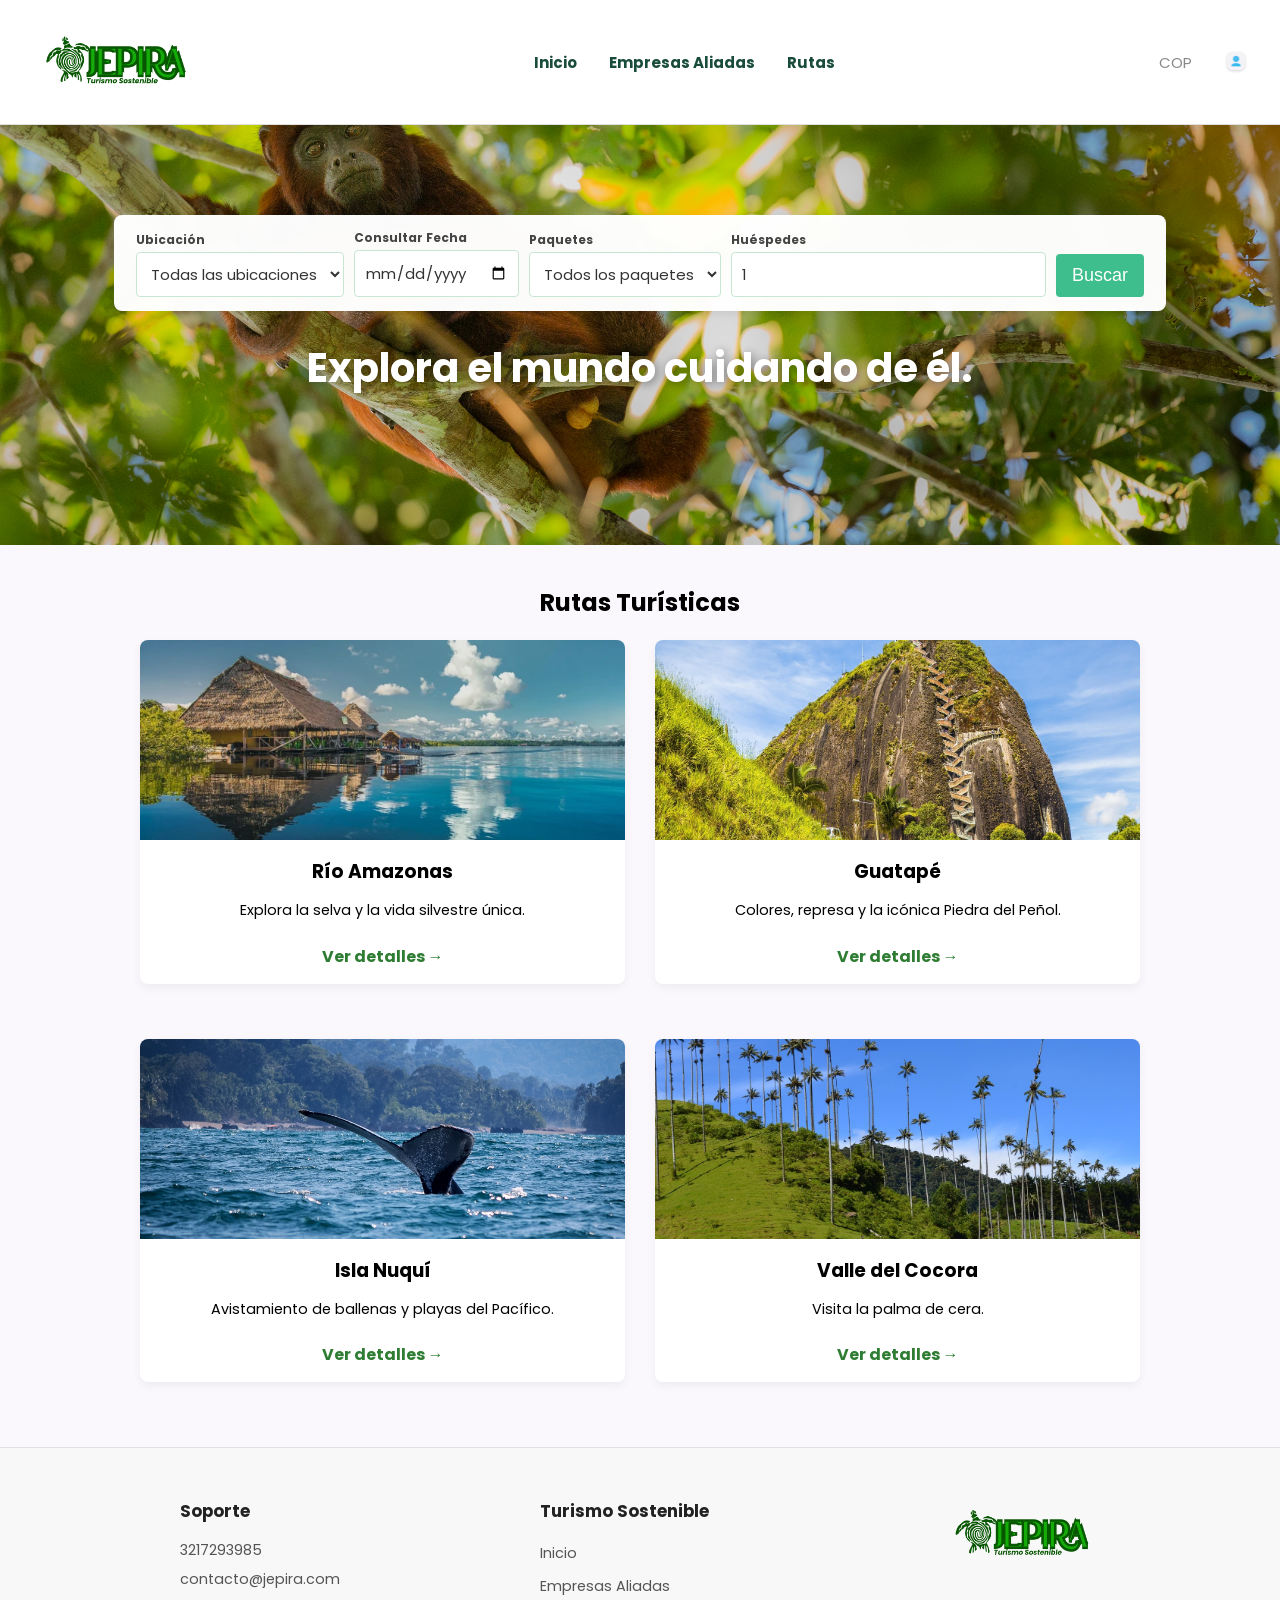
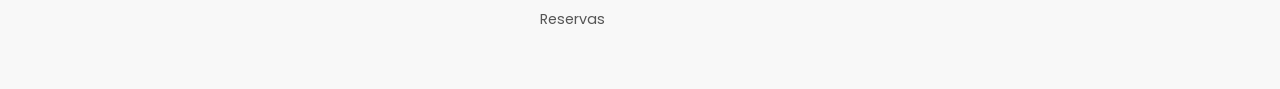
==== commit dfd09251: "Fix: actualizadas rutas del footer y tamano del logo en index.html" ====
--- a/index.html
+++ b/index.html
@@ -22,14 +22,12 @@
             <ul>
                 <li><a href="index.html" class="active">Inicio</a></li>
                 <li><a href="empresas.html">Empresas Aliadas</a></li>
-                <!-- Cambio realizado: solo Rutas -->
                 <li><a href="rutas.html">Rutas</a></li>
             </ul>
         </nav>
 
         <div class="header-icons">
             <span class="currency">COP</span>
-            <!-- Enlace directo al módulo de autenticación / perfil -->
             <a href="login.html" class="icon user" title="Mi Cuenta / Iniciar Sesión"></a>
         </div>
     </header>
@@ -124,31 +122,31 @@
     </section>
 
     <!-- Footer Institucional -->
-  <footer class="main-footer">
-    <div class="footer-content">
-        <!-- Columna 1: Soporte -->
-        <div class="footer-col support">
-            <h3>Soporte</h3>
-            <p>3217293985</p>
-            <p>contacto@jepira.com</p>
+    <footer class="main-footer">
+        <div class="footer-content">
+            <!-- Columna 1: Soporte -->
+            <div class="footer-col support">
+                <h3>Soporte</h3>
+                <p>3217293985</p>
+                <p>contacto@jepira.com</p>
+            </div>
+
+            <!-- Columna 2: Navegación -->
+            <div class="footer-col navigation">
+                <h3>Turismo Sostenible</h3>
+                <ul>
+                    <li><a href="index.html">Inicio</a></li>
+                    <li><a href="empresas.html">Empresas Aliadas</a></li>
+                    <li><a href="rutas.html">Reservas</a></li>
+                </ul>
+            </div>
+
+            <!-- Columna 3: Logo (Estilos forzados inline) -->
+            <div class="footer-col logo-container" style="display: flex !important; justify-content: flex-end !important; align-items: center !important;">
+                <img src="logo_jepira.png" alt="Jepira Turismo Sostenible" class="footer-logo" style="width: 160px !important; max-width: 160px !important; height: auto !important; display: block !important;">
+            </div>
         </div>
-
-        <!-- Columna 2: Navegación -->
-        <div class="footer-col navigation">
-            <h3>Turismo Sostenible</h3>
-            <ul>
-                <li><a href="#">Inicio</a></li>
-                <li><a href="#">Empresas Aliadas</a></li>
-                <li><a href="#">Reservas</a></li>
-            </ul>
-        </div>
-
-        <!-- Columna 3: Logo -->
-        <div class="footer-col logo-container">
-    <img src="logo_jepira.png" alt="Jepira Turismo Sostenible" class="footer-logo">
-</div>
-    </div>
-</footer>
+    </footer>
 
     <!-- Script de inicialización de módulos JS -->
     <script type="module" src="js/main.js"></script>
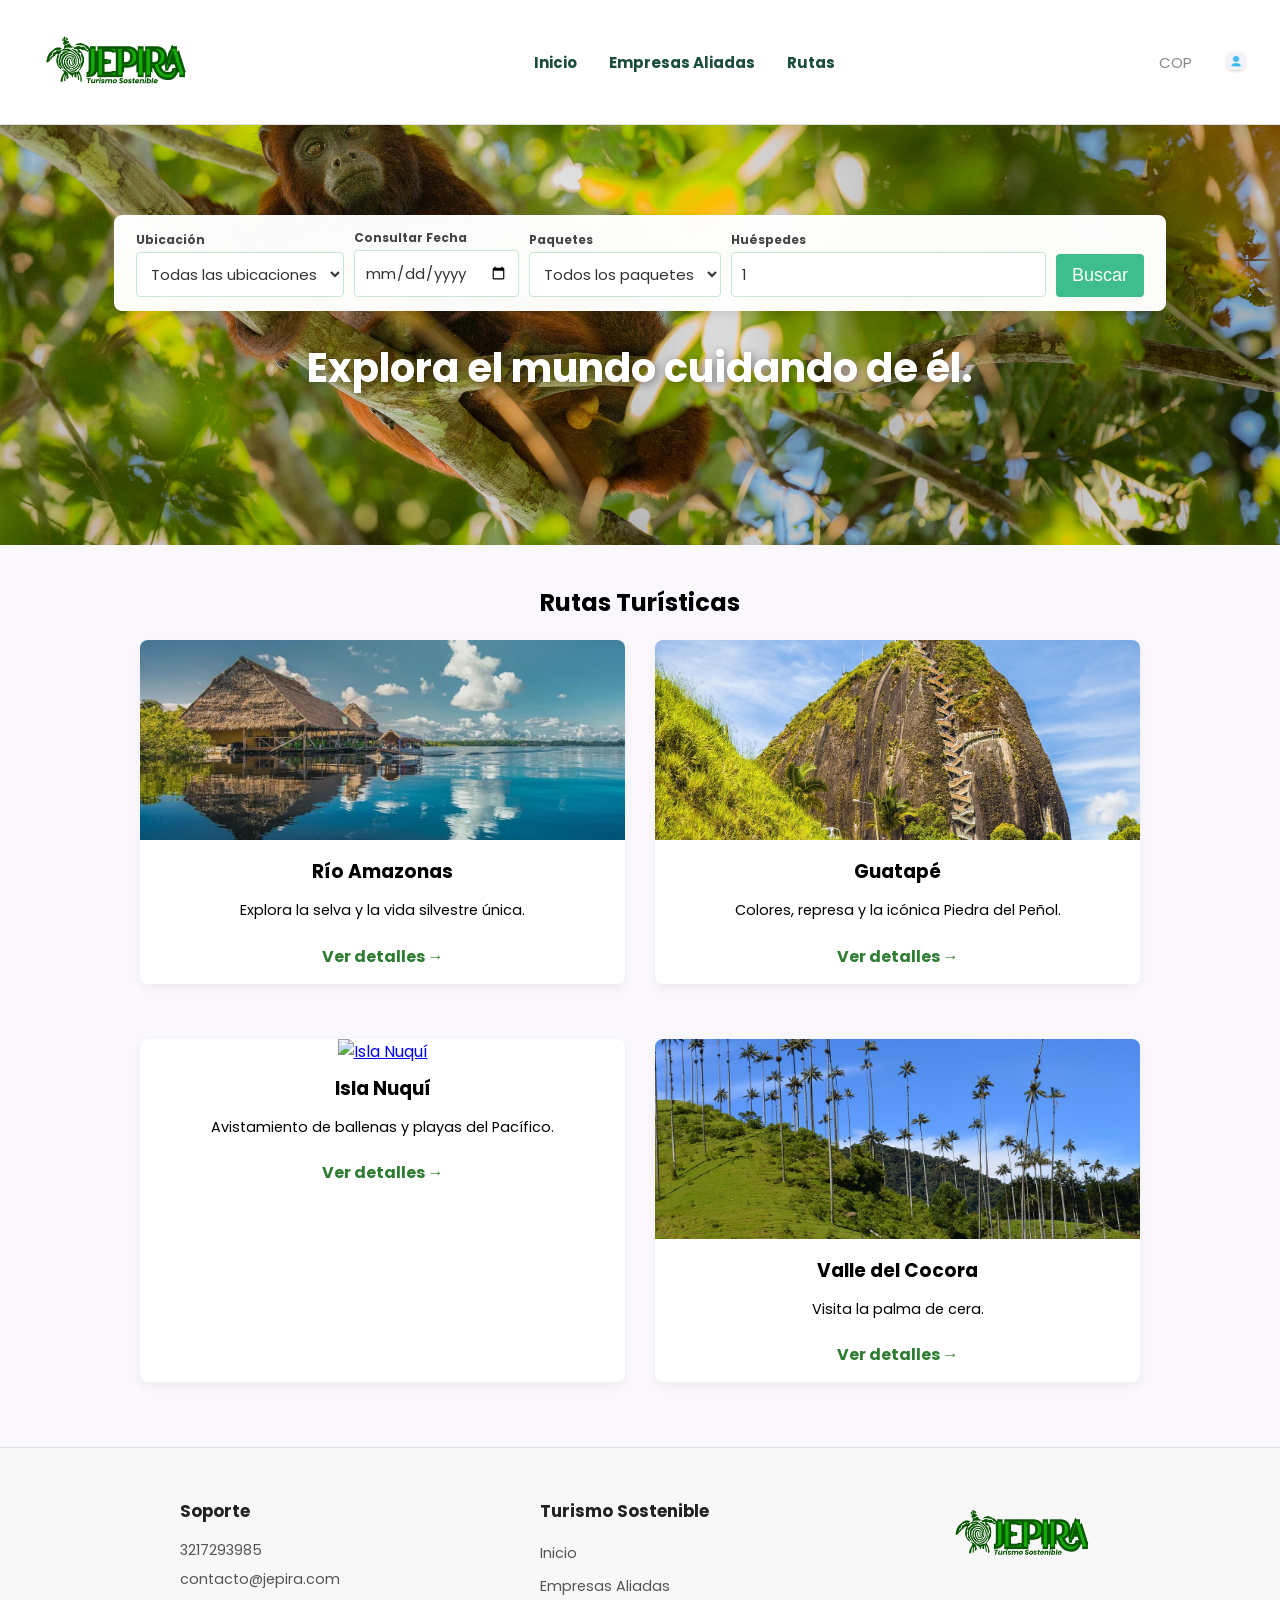
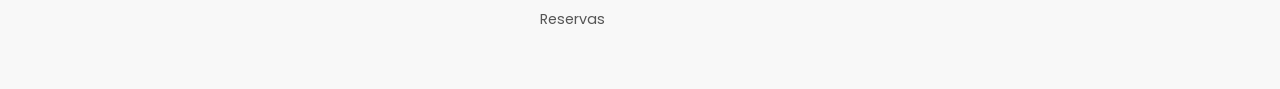
==== commit 85e38016: "refactor: actualizar rutas de imagenes en archivos HTML y CSS" ====
--- a/index.html
+++ b/index.html
@@ -6,7 +6,7 @@
     <title>Jepira | Turismo Sostenible</title>
     <link href="https://fonts.googleapis.com/css2?family=Poppins:wght@400;700&display=swap" rel="stylesheet">
     <link rel="stylesheet" href="style.css"> 
-    <link rel="icon" href="logo_jepira.png" type="image/png">
+    <link rel="icon" href="img/logo_jepira.png" type="image/png">
 </head>
 <body>
 
@@ -14,7 +14,7 @@
     <header class="header-top">
         <div class="logo-section">
             <a href="index.html">
-                <img src="logo_jepira.png" alt="Logo Jepira" class="logo-img"> 
+                <img src="img/logo_jepira.png" alt="Logo Jepira" class="logo-img"> 
             </a>
         </div>
 
@@ -34,7 +34,7 @@
 
     <!-- Hero / Buscador Principal -->
     <section class="hero-section">
-        <img src="mono aullador.jpg" alt="Mono en el árbol" class="hero-img">
+        <img src="img/mono aullador.jpg" alt="Mono en el árbol" class="hero-img">
 
         <form class="search-form" id="search-form" action="rutas.html">
             <div class="search-field">
@@ -82,7 +82,7 @@
             <!-- 1. Río Amazonas -->
             <div class="route-card" data-route-id="amazonas">
                 <a href="detalle_ruta.html?id=amazonas">
-                    <img src="Amazonas.png" alt="Río Amazonas"> 
+                    <img src="img/Amazonas.png" alt="Río Amazonas"> 
                 </a>
                 <h3>Río Amazonas</h3>
                 <p>Explora la selva y la vida silvestre única.</p>
@@ -92,7 +92,7 @@
             <!-- 2. Guatapé -->
             <div class="route-card" data-route-id="guatape">
                 <a href="detalle_ruta.html?id=guatape">
-                    <img src="Guatape.jpg" alt="Guatapé">
+                    <img src="img/Guatape.jpg" alt="Guatapé">
                 </a>
                 <h3>Guatapé</h3>
                 <p>Colores, represa y la icónica Piedra del Peñol.</p>
@@ -102,7 +102,7 @@
             <!-- 3. Isla Nuquí -->
             <div class="route-card" data-route-id="nuqui">
                 <a href="detalle_ruta.html?id=nuqui">
-                    <img src="Isla Nuqui.jpg" alt="Isla Nuquí">
+                    <img src="img/Isla Nuqui.jpg Nuqui.jpg" alt="Isla Nuquí">
                 </a>
                 <h3>Isla Nuquí</h3>
                 <p>Avistamiento de ballenas y playas del Pacífico.</p>
@@ -112,7 +112,7 @@
             <!-- 4. Valle del Cocora -->
             <div class="route-card" data-route-id="cocora">
                 <a href="detalle_ruta.html?id=cocora">
-                    <img src="quindio-3977049_1280.jpg" alt="Valle del Cocora">
+                    <img src="img/quindio-3977049_1280.jpg" alt="Valle del Cocora">
                 </a>
                 <h3>Valle del Cocora</h3>
                 <p>Visita la palma de cera.</p>
@@ -143,7 +143,7 @@
 
             <!-- Columna 3: Logo (Estilos forzados inline) -->
             <div class="footer-col logo-container" style="display: flex !important; justify-content: flex-end !important; align-items: center !important;">
-                <img src="logo_jepira.png" alt="Jepira Turismo Sostenible" class="footer-logo" style="width: 160px !important; max-width: 160px !important; height: auto !important; display: block !important;">
+                <img src="img/logo_jepira.png" alt="Jepira Turismo Sostenible" class="footer-logo" style="width: 160px !important; max-width: 160px !important; height: auto !important; display: block !important;">
             </div>
         </div>
     </footer>
--- a/style.css
+++ b/style.css
@@ -73,11 +73,11 @@
 }
 
 .icon.user {
-    background-image: url(Icono\ cuenta.png);
+    background-image: url(img/Icono\ cuenta.png);
 }
 
 .icon.bell {
-    background-image: url(titi.jpg);
+    background-image: url(img/titi.jpg);
 }
 
 .header-top ul,
@@ -801,4 +801,5 @@
     max-width: 180px !important;
     height: auto !important;
     object-fit: contain !important;
-}+}
+
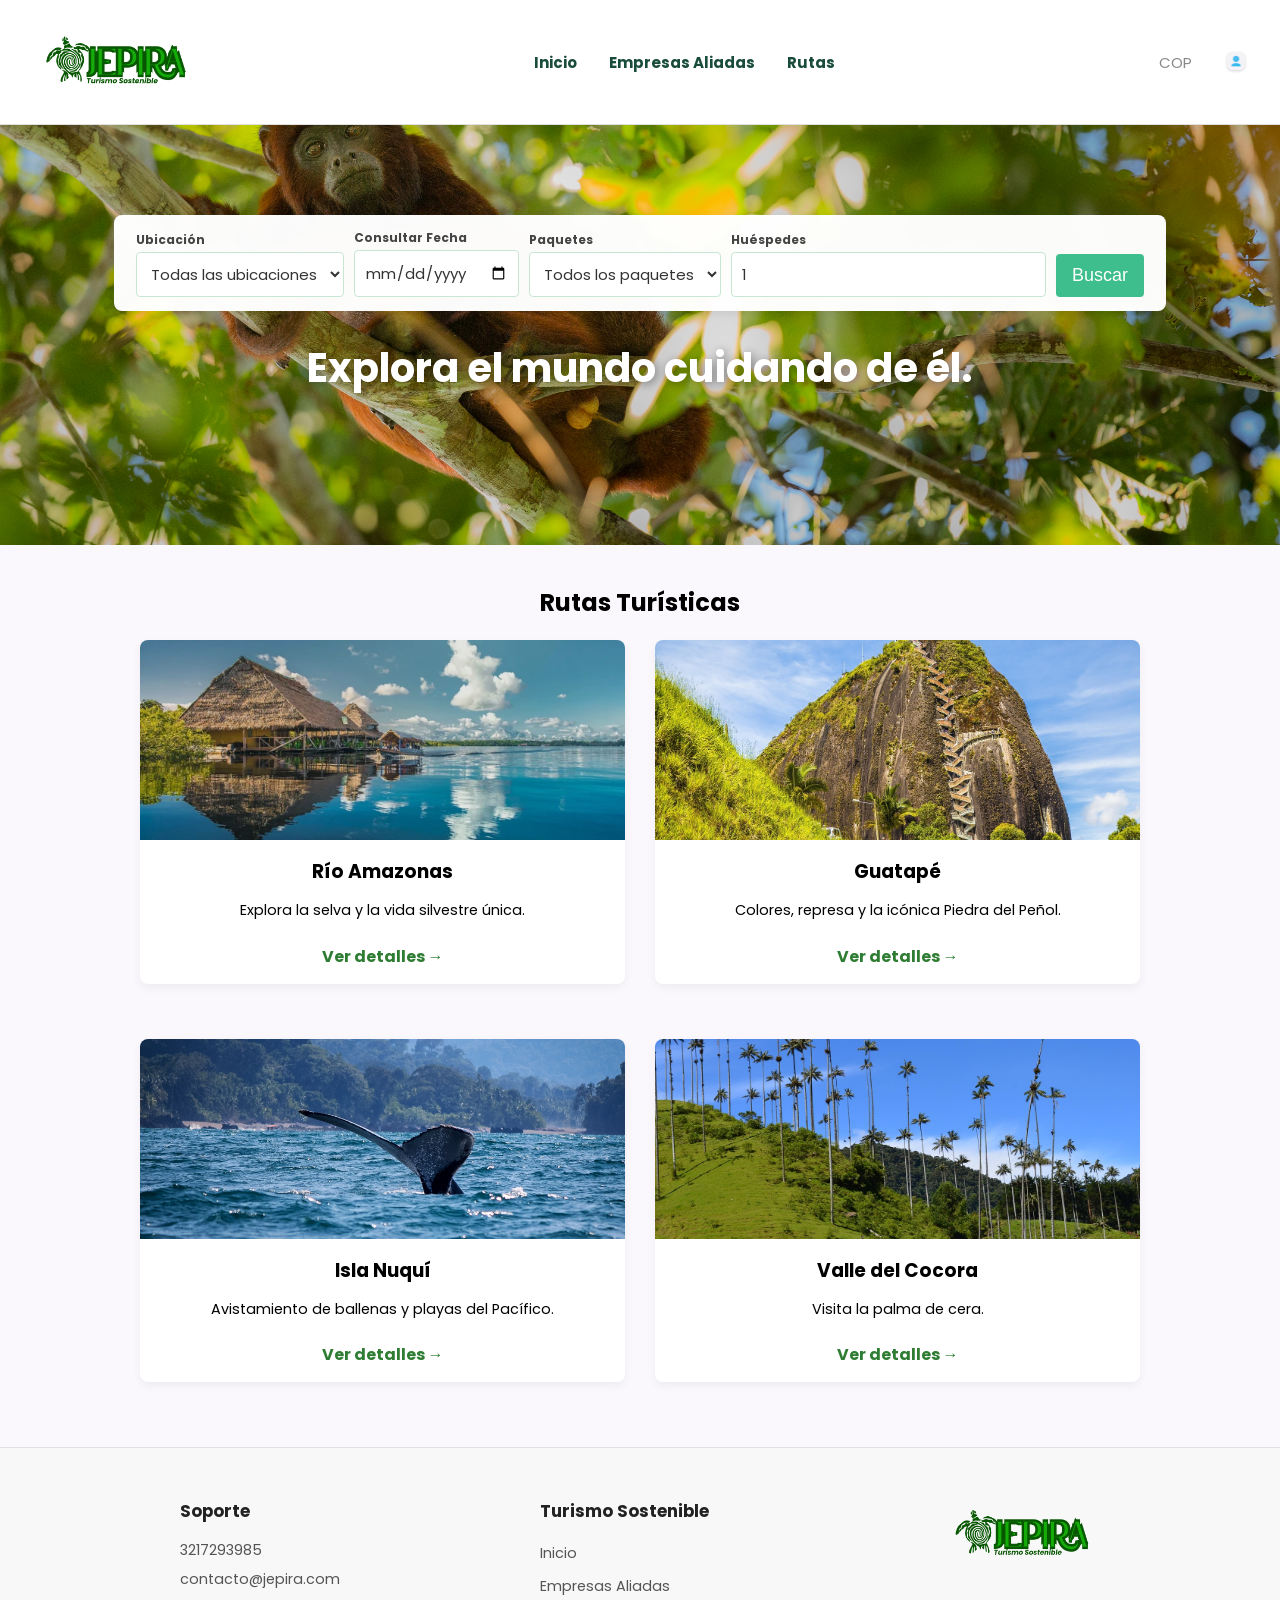
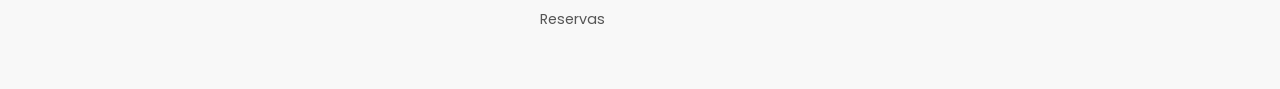
==== commit 81ab2538: "feat: agregar inicializacion de rutas y actualizar index.html" ====
--- a/index.html
+++ b/index.html
@@ -102,7 +102,7 @@
             <!-- 3. Isla Nuquí -->
             <div class="route-card" data-route-id="nuqui">
                 <a href="detalle_ruta.html?id=nuqui">
-                    <img src="img/Isla Nuqui.jpg Nuqui.jpg" alt="Isla Nuquí">
+                    <img src="img/Isla Nuqui.jpg" alt="Isla Nuquí">
                 </a>
                 <h3>Isla Nuquí</h3>
                 <p>Avistamiento de ballenas y playas del Pacífico.</p>
